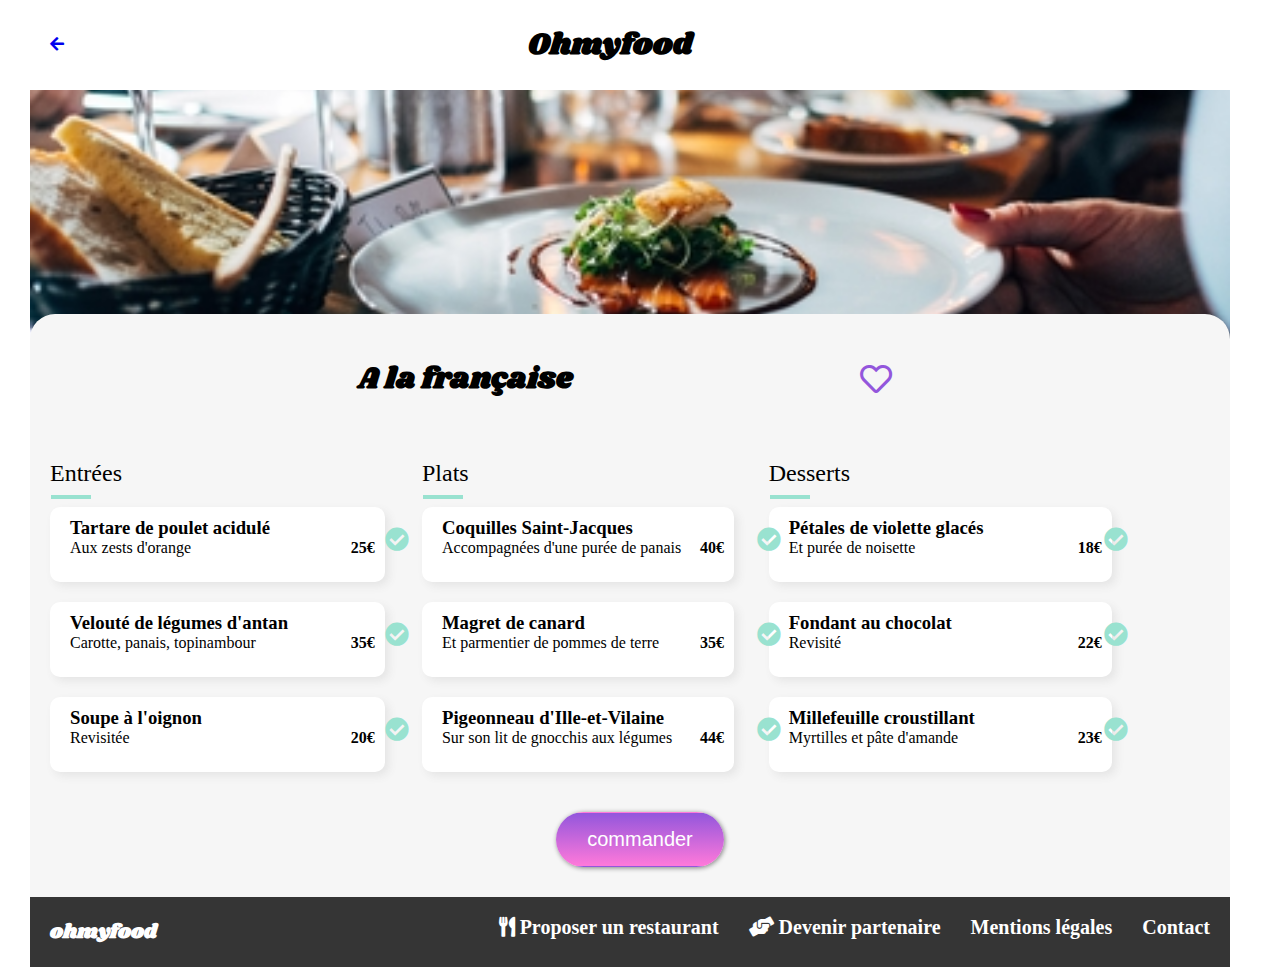
==== pages_menus/a-la-française.html @ 1a5944a1 "initialisation du nouveau dépôt" ====
<!DOCTYPE html>
<html lang="fr">

<head>
    <meta charset="UTF-8">
    <!--encodage et caractères spéciaux-->
    <meta http-equiv="X-UA-Compatible" content="IE=edge">
    <meta name="viewport" content="width=device-width, initial-scale=1.0">
    <meta name="description" content="Commandes votre menu en ligne A la française">

    <link rel="preconnect" href="https://fonts.googleapis.com">
    <!--Identité graphique, Police ROBOTO et police Shrikhand via Google font-->
    <link rel="preconnect" href="https://fonts.gstatic.com" crossorigin>
    <link href="https://fonts.googleapis.com/css2?family=Roboto:wght@500&family=Shrikhand&display=swap"
        rel="stylesheet">

    <!--Communique avec le fichier css-->
    <link rel="stylesheet" href="../styles/style_menus.css" />
    <link rel="stylesheet" href="https://cdnjs.cloudflare.com/ajax/libs/font-awesome/5.13.1/css/all.min.css">

    <style>
        @import url('https://fonts.googleapis.com/css2?family=Roboto:wght@500&display=swap');
    </style>
    <!--Police ROBOTO importée-->
    <title>A la française</title>
    <!--moins de 100 caractères-->
</head>

<body>
    <!--HEADER DE NAVIGATION-->
    <header class="header">
        <div>
            <a href="../index.html">
                <i class="fas fa-arrow-left return"></i>
            </a>
        </div>
        <h1 class="header__logo">Ohmyfood</h1>
    </header>
        <div>
            <img class="header__img" src="../src/images/restaurants/jay-wennington-N_Y88TWmGwA-unsplash_small.jpg"
                alt="Restaurant A la française">
        </div>
   
    <main>
        <header class="header__menu">
            <h1>A la française</h1>
            <div><i class="far fa-heart btn__heart"></i></div>
        </header>

        <section class="menus-desk">
            <ul>
                <h2 class="h2__menus">Entrées</h2>
                <hr class="h2__menus--border">

                <li>
                    <h3 class="h3--menus">Tartare de poulet acidulé</h3>
                    <div class="description">
                        <h4 class="h4--menus">Aux zests d'orange</h4>
                        <span><strong class="price">25€</strong></span>
                    </div>
                    <div>
                        <i class="fas fa-check-circle btn__check" aria-hidden="true">
                        </i>
                    </div>
                </li>
                <li>
                    <h3 class="h3--menus">Velouté de légumes d'antan</h3>
                    <div class="description">
                        <h4 class="h4--menus">Carotte, panais, topinambour</h4>
                        <span><strong class="price">35€</strong></span>
                    </div>
                    <div>
                        <i class="fas fa-check-circle  btn__check" aria-hidden="true">
                        </i>
                    </div>
                </li>
                <li>
                    <h3 class="h3--menus">Soupe à l'oignon</h3>
                    <div class="description">
                        <h4 class="h4--menus">Revisitée</h4>

                        <div><strong class="price">20€</strong></div>
                    </div>
                    <div>
                        <i class="fas fa-check-circle  btn__check" aria-hidden="true">
                        </i>
                    </div>
                </li>
        
            </ul>

            <ul>
                <h2 class="h2__menus">Plats</h2>
                <hr class="h2__menus--border">
                <li>
                    <h3 class="h3--menus">Coquilles Saint-Jacques</h3>
                    <div class="description">
                        <h4 class="h4--menus">Accompagnées d'une purée de panais </h4>
                        <span><strong class="price">40€</strong></span>
                    </div>
                    <div>
                        <i class="fas fa-check-circle btn__check" aria-hidden="true">
                        </i>
                    </div>
                </li>

                <li>
                    <h3 class="h3--menus">Magret de canard</h3>
                    <div class="description">
                        <h4 class="h4--menus">Et parmentier de pommes de terre</h4>
                        <div><strong class="price">35€</strong></div>
                    </div>
                    <div>
                        <i class="fas fa-check-circle  btn__check" aria-hidden="true">
                        </i>
                    </div>
                </li>

                <li>
                    <h3 class="h3--menus">Pigeonneau d'Ille-et-Vilaine</h3>
                    <div class="description">
                        <h4 class="h4--menus">Sur son lit de gnocchis aux légumes</h4>
                        <div><strong class="price">44€</strong></div>
                    </div>
                    <div>
                        <i class="fas fa-check-circle  btn__check" aria-hidden="true">
                        </i>
                    </div>
                </li>
            </ul>

            <ul>
                <h2 class="h2__menus">Desserts</h2>
                <hr class="h2__menus--border">

                <li>
                    <h3 class="h3--menus">Pétales de violette glacés</h3>
                    <div class="description">
                        <h4 class="h4--menus">Et purée de noisette</h4>
                        <div><strong class="price">18€</strong></div>
                    </div>
                    <div>
                        <i class="fas fa-check-circle  btn__check" aria-hidden="true">
                        </i>
                    </div>
                </li>
                <li>
                    <h3 class="h3--menus">Fondant au chocolat</h3>
                    <div class="description">
                        <h4 class="h4--menus">Revisité</h4>
                        <div><strong class="price">22€</strong></div>
                    </div>
                    <div>
                        <i class="fas fa-check-circle  btn__check" aria-hidden="true">
                        </i>
                    </div>
                </li>
                <li>
                    <h3 class="h3--menus">Millefeuille croustillant</h3>
                    <div class="description">
                        <h4 class="h4--menus">Myrtilles et pâte d'amande</h4>
                        <div><strong class="price">23€</strong></div>
                    </div>
                    <div>
                        <i class="fas fa-check-circle  btn__check" aria-hidden="true">
                        </i>
                    </div>
                </li>
            </ul>

        </section>

       
        <section class="call-action">
            <button class="btn__submit" type="submit">commander</button>
        </section>

    </main>

    <footer>
        <h3 class="footer__h3">ohmyfood</h3>
        <div class="footer-flex">
            <h4 class="footer__h4"><i class="fas fa-utensils footer__icon"></i> Proposer un restaurant</h4>
            <h4 class="footer__h4"><i class="fas fa-hands-helping footer__icon"></i> Devenir partenaire</h4>
            <h4 class="footer__h4">Mentions légales</h4>
            <h4 class="footer__h4"><a class="footer__link--white" href="Contact@gmail.com">Contact</a></h4>
        </div>
    </footer>  

</body>
---- styles/style_menus.css ----
@charset "UTF-8";
@font-face {
  font-family: "Roboto", sans-serif, "Shrikhand", cursive;
  src: url("https://fonts.googleapis.com/css2?family=Roboto:wght@500&family=Shrikhand&display=swap");
}
/*BODY*/
* {
  box-sizing: border-box;
}

body {
  width: 100%;
  margin: auto;
  display: block;
}

/*HEADER LOGO*/
header {
  width: 100%;
  height: auto;
  padding: 3px 20px;
  display: inline-flex;
  flex-direction: row;
  align-content: center;
  align-items: center;
}

.header__logo {
  font-family: "shrikhand";
  font-size: 30px;
  font-weight: bold;
  display: flex;
  margin-left: 80px;
}

.return {
  display: flex;
}

/* BANNIERE PHOTO*/
.header__img {
  width: 100%;
  height: auto;
  object-fit: cover;
}

/*MAIN*/
main {
  width: 100%;
  height: auto;
  background-color: #f6f6f6;
  border-radius: 25px 25px 0 0;
  padding-left: 20px;
  padding-top: 20px;
  position: relative;
  transform: translateY(-30px);
}

/*HEADER DE LA SECTION MENU*/
.header__menu {
  display: inline-flex;
  flex-wrap: nowrap;
  justify-content: space-around;
}

h1 {
  font-family: "shrikhand";
  font-size: 28px;
  font-weight: bold;
}

/*BOUTONS */
.btn__submit {
  font-size: 20px;
  font-weight: 500;
  padding: 15px 30px;
  border: 1px solid transparent;
  border-radius: 100px;
  background: linear-gradient(#9356DC, #FF79DA);
  box-shadow: 1px 1px 5px grey;
  color: white;
  cursor: pointer;
  margin-left: 80px;
}

.btn__submit:hover {
  transform: scale(1.15);
}

.btn__heart {
  font-size: xx-large;
  color: #9356DC;
}

.btn__heart--like {
  background-color: #9356DC #FF79DA;
}

/* btn__check à l'essaie*/
.btn__check {
  display: flex;
  justify-content: center;
  align-items: center;
  margin-right: 20px;
  color: #99E2D0;
  font-size: x-large;
  transform: translate(325px, -30px);
  animation: checkin 3s cubic-bezier(0.25, 0.46, 0.45, 0.94) backwards;
  transform: rotate(360deg) 3s;
}

/*CODE AMNISTA*/
.slide-left {
  -webkit-animation: slide-left 0.5s cubic-bezier(0.25, 0.46, 0.45, 0.94) backwards;
  animation: slide-left 0.5s cubic-bezier(0.25, 0.46, 0.45, 0.94) backwards;
}

@-webkit-keyframes checkin {
  0% {
    -webkit-transform: translateX(325px);
    transform: translateX(325px);
  }
  100% {
    -webkit-transform: translateX(-20px);
    transform: translateX(-20px);
  }
  0% {
    -webkit-transform: translateX(325px);
    transform: translateX(325px);
  }
}
/* code à essayer*/
.checkout {
  display: flex;
  position: absolute;
  right: 0;
  bottom: 0;
  width: 15%;
  height: 100%;
  background-color: #99e2d0;
  font-size: xx-large;
  color: #fff;
  transform: translate(700%, -50%);
  transition: transform 0.5s ease-in-out;
}

/* SECTION MENUS */
ul {
  list-style-type: none;
  padding-inline-start: 0;
  margin-bottom: 20px;
}

li {
  width: 90%;
  height: fit-content;
  align-items: center;
  background-color: white;
  box-shadow: 4px 4px 8px #e5e5e5;
  border-radius: 10px;
  cursor: pointer;
  margin-bottom: 20px;
}

.h2__menus {
  font-weight: normal;
  margin-right: 300px;
  margin-block-end: 0;
}

.h2__menus--border {
  border: #99E2D0 solid 2px;
  width: 40px;
  margin-left: 1px;
  padding-left: 10px;
}

.description {
  display: flex;
  justify-content: space-between;
}

.h3--menus {
  font-weight: bold;
  padding-top: 10px;
  margin-block-end: 0px;
  margin-block-start: 0;
  padding-left: 10px;
}

.h4--menus {
  font-weight: normal;
  margin-block-start: 0;
  margin-block-end: 0;
  padding-top: 0px;
  white-space: nowrap;
  padding-left: 10px;
}

.price {
  font-weight: bold;
  display: flex;
  padding-right: 10px;
}

/* MENU ANIMATION*/
.li__defile {
  background-color: white;
  box-shadow: 4px 4px 8px #e5e5e5;
  border-radius: 10px;
  cursor: pointer;
  margin-bottom: 20px;
  animation: defile 1.2s linear both;
}

@keyframes defile {
  0% {
    color: white;
    text-shadow: 0 0 7px white;
  }
  90% {
    color: #484848;
    text-shadow: none;
  }
  100% {
    color: #fff900;
    text-shadow: 0 0 7px #fff900;
  }
}
.li__defile:nth-child(1) {
  animation-delay: 0.1s;
}

.li__defile:nth-child(2) {
  animation-delay: 0.2s;
}

.li__defile:nth-child(3) {
  animation-delay: 0.3s;
}

.li__defile:nth-child(4) {
  animation-delay: 0.4s;
}

.li__defile:nth-child(5) {
  animation-delay: 0.5s;
}

.li__defile:nth-child(6) {
  animation-delay: 0.6s;
}

.li__defile:nth-child(7) {
  animation-delay: 0.7s;
}

.li__defile:nth-child(8) {
  animation-delay: 0.8s;
}

.li__defile:nth-child(9) {
  animation-delay: 0.9s;
}

.li__defile:nth-child(10) {
  animation-delay: 10s;
}

.boucle__animation {
  display: flex;
  cursor: pointer;
  overflow: hidden;
  animation: defile 4s cubic-bezier(0.19, 1, 0.22, 1) backwards fill-mode;
  animation-delay: 0.2s;
}

@keyframes slideright {
  0% {
    translate: 20px;
    opacity: 1;
  }
  50% {
    translate: 0;
    opacity: 0;
  }
  0% {
    translate: 20px;
    opacity: 1;
  }
}
/*CALL TO ACTION*/
.call-action {
  width: 100%;
  height: auto;
  background: #f6f6f6;
  justify-content: center;
  align-items: center;
  padding: 0px 0px;
  padding-bottom: 25px;
  margin-left: 0px;
}

/*FOOTER*/
footer {
  background-color: #353535;
  color: white;
  padding-bottom: 30px;
  padding-left: 15px;
  margin-top: -50px;
}

.footer__link--white {
  text-decoration: none;
  color: white;
}

.footer__h3 {
  font-family: "Shrikhand";
  font-size: 20px;
  padding-top: 30px;
}

.footer__h4 {
  padding-bottom: 0;
}

.footer__icon {
  margin-right: 5px;
}

@media screen and (min-width: 500px) {
  body {
    margin: auto;
  }

  /*HEADER LOGO*/
  header {
    width: 100%;
    height: auto;
    padding: 0px 10px;
    text-align: center;
  }

  .header__logo {
    margin-left: 30%;
  }

  /*HEADER PHOTO*/
  .header__img {
    width: 100%;
    height: 250px;
    object-fit: cover;
  }

  /*MAIN*/
  main {
    width: 100%;
    height: auto;
    background-color: #f6f6f6;
    border-radius: 25px 25px 0 0;
    padding-left: 20px;
    padding-top: 20px;
  }

  /*BOUTONS*/
  .btn__heart {
    font-size: xx-large;
    color: #9356DC;
    margin-right: 30px;
  }

  /* SECTION MENU*/
  .filters-section {
    padding: 0px;
  }

  .filters-ul {
    list-style: none;
    padding-inline-start: 0;
    margin-bottom: 40px;
  }

  .filters__li {
    width: 80%;
    height: 60px;
    background-color: white;
    box-shadow: 4 px 4px 8px #e5e5e5;
    border-radius: 10px;
    cursor: pointer;
    padding-left: 10px;
  }

  /*CALL TO ACTION*/
  .call-action {
    width: 100%;
    height: auto;
    background: #f6f6f6;
    justify-content: center;
    align-items: center;
    padding: 40px 0px;
    padding-bottom: 25px;
  }

  .btn__submit {
    margin-left: 150px;
  }
}
@media screen and (min-width: 700px) {
  /*HEADER PHOTO*/
  .header__img {
    width: 100%;
    height: 200px;
    object-fit: cover;
  }

  /*MAIN*/
  main {
    width: 100%;
    height: auto;
    background-color: #f6f6f6;
    border-radius: 25px 25px 0 0;
    padding-left: 20px;
    padding-top: 20px;
  }

  /*SECTION MENU*/
  .filters-ul {
    list-style: none;
    padding-inline-start: 0;
    margin-bottom: 40px;
  }

  .filters__li {
    width: 300px;
    height: 60px;
    background-color: white;
    box-shadow: 4 px 4px 8px #e5e5e5;
    border-radius: 10px;
    cursor: pointer;
    padding-left: 10px;
  }

  .filter-ul--flex {
    display: flex;
  }

  /*CALL TO ACTION*/
  .call-action {
    width: 100%;
    height: auto;
    background: #f6f6f6;
    justify-content: center;
    align-items: center;
    padding-top: 20px;
    padding-left: 200px;
    padding-bottom: 25px;
  }

  .btn__submit {
    margin-left: 80px;
  }

  /*FOOTER*/
  footer {
    display: flex;
    justify-content: space-between;
    padding-right: 10px;
    padding-bottom: 20px;
    padding-left: 10px;
  }

  .footer-flex {
    display: flex;
    justify-content: space-around;
    margin-top: 0px;
  }

  .footer__h3 {
    font-size: 20px;
    display: flex;
    align-items: center;
    margin-block-start: 0;
    margin-block-end: 0;
  }

  .footer__h4 {
    display: flex;
    align-items: center;
    margin-block-end: 0;
    margin-left: 10px;
  }
}
@media screen and (min-width: 800px) {
  body {
    margin: 0;
    display: block;
  }

  /*HEADER LOGO*/
  header {
    width: 100%;
    height: auto;
    padding: 3px 20px;
    display: inline-flex;
    flex-direction: row;
    align-content: center;
    align-items: center;
  }

  .header__logo {
    font-family: "shrikhand";
    font-size: 30px;
    font-weight: bold;
    display: flex;
    margin-left: 40%;
  }

  .return {
    display: flex;
  }

  /*HEADER PHOTO*/
  .header__img {
    width: 100%;
    height: 250px;
    object-fit: cover;
  }

  /*MAIN*/
  main {
    width: 100%;
    height: auto;
    background-color: #f6f6f6;
    border-radius: 25px 25px 0 0;
    padding-left: 20px;
    padding-top: 20px;
  }

  /*BOUTONS*/
  .btn__heart {
    transform: translate(0px, 0px);
    color: #9356DC;
  }

  /*SECTION MENU*/
  .filter-ul--flex {
    display: flex;
  }

  /*SECTION CALL ACTION*/
  .call-action {
    width: 100%;
    height: auto;
    background: #f6f6f6;
    justify-content: center;
    align-items: center;
    margin-left: 0;
    padding: 40px 0 30px 0;
  }

  .btn__submit {
    margin-left: 300px;
  }

  /*FOOTER*/
  footer {
    display: flex;
    justify-content: space-between;
  }

  .footer__h3 {
    font-size: 24px;
    display: flex;
    align-items: center;
    margin-block-start: 0;
    margin-block-end: 0;
  }

  .footer__h4 {
    display: flex;
    align-items: center;
    margin-block-end: 0;
    margin-block-start: 40px;
  }
}
@media screen and (min-width: 900px) {
  /*MAIN*/
  main {
    width: 100%;
    height: auto;
    background-color: #f6f6f6;
    border-radius: 25px 25px 0 0;
    padding-left: 100px;
    padding-top: 20px;
  }

  .header__menu {
    display: inline-flex;
    justify-content: space-evenly;
  }

  h1 {
    font-family: "shrikhand";
    font-size: 28px;
    font-weight: bold;
  }

  /*HEADER PHOTO*/
  .header__img {
    width: 100%;
    height: 250px;
    object-fit: cover;
  }

  /*BOUTONS*/
  .btn__heart {
    transform: translate(0px, 0px);
    color: #9356DC;
  }

  .ul--down {
    margin-top: 0px;
    margin-left: 0px;
  }

  .btn__submit {
    margin: 0;
  }

  /*SECTION MENU*/
  .filter-ul--flex {
    display: flex;
  }

  .filters-ul {
    list-style: none;
    padding-inline-start: 0;
    margin-bottom: 40px;
  }

  .filters-ul .filters__li {
    width: 300px;
    height: 80px;
    background-color: white;
    box-shadow: 4 px 4px 8px #e5e5e5;
    border-radius: 10px;
    cursor: pointer;
    padding-left: 10px;
  }

  /*SECTION CALL ACTION*/
  .call-action {
    width: 100%;
    height: auto;
    background: #f6f6f6;
    justify-content: center;
    align-items: center;
    margin-left: 0;
    padding-bottom: 30px;
    padding-top: 0px;
    display: flex;
  }

  /*FOOTER*/
  footer {
    display: flex;
    justify-content: space-between;
    margin-top: -30px;
    padding: 20px;
  }

  .footer__h3 {
    font-size: 24px;
    display: flex;
    align-items: center;
    margin-block-start: 0;
    margin-block-end: 0;
    padding-top: 0;
  }

  .footer__h4 {
    display: flex;
    align-items: center;
    font-size: 20px;
    margin-block-end: 0px;
    margin-block-start: 0px;
  }
}
@media screen and (min-width: 1000px) {
  /*MAIN*/
  main {
    width: 100%;
    height: auto;
    background-color: #f6f6f6;
    border-radius: 25px 25px 0 0;
    padding-left: 20px;
    padding-top: 20px;
  }

  .header__menu {
    display: inline-flex;
    justify-content: space-evenly;
  }

  h1 {
    font-family: "shrikhand";
    font-size: 28px;
    font-weight: bold;
  }

  /*HEADER PHOTO*/
  .header__img {
    width: 100%;
    height: 250px;
    object-fit: cover;
  }

  /*BOUTONS*/
  .btn__heart {
    transform: translate(0px, 0px);
    color: #9356DC;
  }

  li {
    width: 80%;
    height: fit-content;
    background-color: white;
    box-shadow: 4 px 4px 8px #e5e5e5;
    border-radius: 10px;
    cursor: pointer;
    padding-left: 0px;
  }

  .menus-desk {
    display: flex;
    justify-content: flex-start;
  }

  /*FOOTER*/
  footer {
    display: flex;
    justify-content: space-between;
    margin-top: -30px;
  }

  .footer__h3 {
    font-size: 20px;
    display: flex;
    align-items: center;
    margin-block-start: 0;
    margin-block-end: 0;
  }
}
@media screen and (min-width: 1200px) {
  body {
    width: 1200px;
    height: auto;
    margin-left: 30px;
    margin-right: 0px;
  }

  /*HEADER PHOTO*/
  .header__img {
    width: 100%;
    height: 250px;
    object-fit: cover;
  }

  /*SECTION MENU*/
  h1 {
    font-size: 30px;
    font-weight: bold;
  }

  li {
    width: 90%;
    height: fit-content;
    background-color: white;
    box-shadow: 4 px 4px 8px #e5e5e5;
    border-radius: 10px;
    cursor: pointer;
    padding-left: 10px;
    margin-right: 2Opx;
    transition: margin-right 2s;
  }

  /*SECTION CALL ACTION*/
  .call-action {
    width: 100%;
    height: auto;
    background: #f6f6f6;
    justify-content: center;
    align-items: center;
    margin-left: 0;
    padding-bottom: 30px;
    display: flex;
  }

  /*FOOTER*/
  .footer-flex {
    display: flex;
    justify-content: space-around;
    margin-top: -50px;
  }

  .footer__h3 {
    font-size: 20px;
    display: flex;
    align-items: center;
    margin-block-start: 0;
    margin-block-end: 0;
  }

  .footer__h4 {
    padding-bottom: 0;
    padding-left: 20px;
    margin-block-end: 0;
    margin-block-start: 40px;
  }
}

/*# sourceMappingURL=style_menus.css.map */
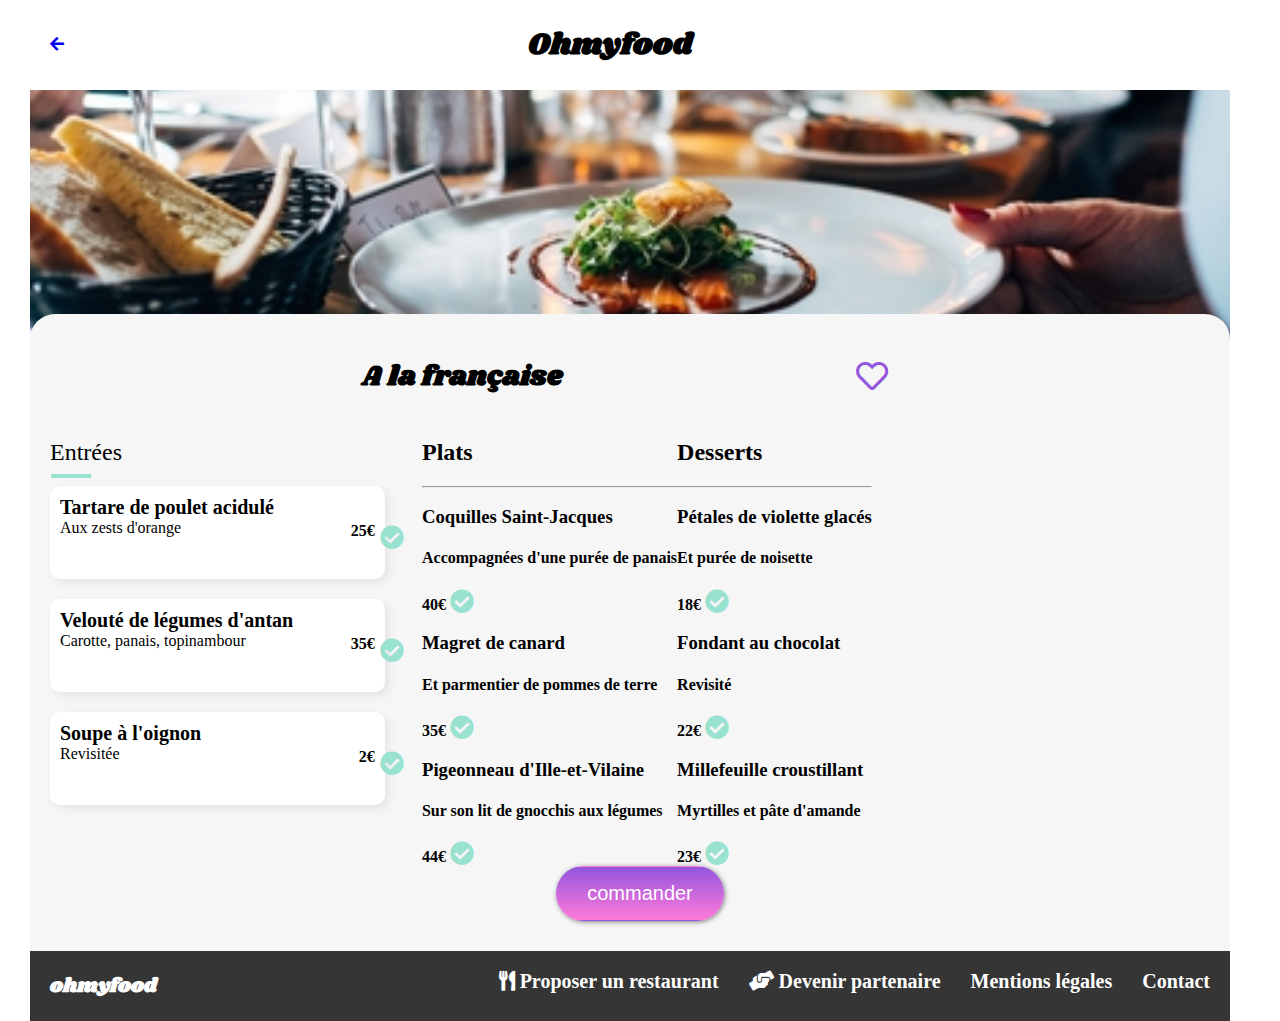
==== commit d1e4c78f: "ajout du loader qui disparait, finalisation sur page d'accueil" ====
--- a/pages_menus/a-la-française.html
+++ b/pages_menus/a-la-française.html
@@ -27,6 +27,8 @@
 </head>
 
 <body>
+    <!-- Loading spinner -->
+
     <!--HEADER DE NAVIGATION-->
     <header class="header">
         <div>
@@ -36,144 +38,133 @@
         </div>
         <h1 class="header__logo">Ohmyfood</h1>
     </header>
-        <div>
-            <img class="header__img" src="../src/images/restaurants/jay-wennington-N_Y88TWmGwA-unsplash_small.jpg"
-                alt="Restaurant A la française">
-        </div>
-   
+    <div>
+        <!--BANNIERE PHOTO-->
+        <img class="header__img" src="../src/images/restaurants/jay-wennington-N_Y88TWmGwA-unsplash_small.jpg"
+            alt="Restaurant A la française">
+    </div>
+
     <main>
         <header class="header__menu">
-            <h1>A la française</h1>
+            <!--Titre du restaurant-->
+            <h1 class="header__menu__titre">A la française</h1>
             <div><i class="far fa-heart btn__heart"></i></div>
         </header>
 
-        <section class="menus-desk">
-            <ul>
-                <h2 class="h2__menus">Entrées</h2>
-                <hr class="h2__menus--border">
+        <div class="menus-desk">
 
-                <li>
-                    <h3 class="h3--menus">Tartare de poulet acidulé</h3>
-                    <div class="description">
-                        <h4 class="h4--menus">Aux zests d'orange</h4>
-                        <span><strong class="price">25€</strong></span>
+            <section class="sub-menu">
+                <h2 class="sub__menu__title">Entrées</h2>
+                <hr class="sub__menu__border">
+
+                <section class="menu__item delay-1">
+                    <div class="menu__item__head">
+                        <h4 class="menu__item__title">Tartare de poulet acidulé</h4>
+                        <p class="menu__item__description">Aux zests d'orange</p>
                     </div>
-                    <div>
-                        <i class="fas fa-check-circle btn__check" aria-hidden="true">
-                        </i>
+                    <div class="menu__item__price">25€ </div>
+                    <div class="menu__item__check slide-left">
+                        <i class="fas fa-check-circle btn__check" aria-hidden="true"></i>
                     </div>
-                </li>
-                <li>
-                    <h3 class="h3--menus">Velouté de légumes d'antan</h3>
-                    <div class="description">
-                        <h4 class="h4--menus">Carotte, panais, topinambour</h4>
-                        <span><strong class="price">35€</strong></span>
+                </section>
+
+                <section class="menu__item delay-2">
+                    <div class="menu__item__head">
+                        <h4 class="menu__item__title">Velouté de légumes d'antan</h4>
+                        <p class="menu__item__description">Carotte, panais, topinambour</p>
                     </div>
-                    <div>
-                        <i class="fas fa-check-circle  btn__check" aria-hidden="true">
-                        </i>
+                    <div class="menu__item__price">35€</div>
+                    <div class="menu__item__check">
+                        <i class="fas fa-check-circle btn__check" aria-hidden="true"></i>
                     </div>
-                </li>
-                <li>
-                    <h3 class="h3--menus">Soupe à l'oignon</h3>
-                    <div class="description">
-                        <h4 class="h4--menus">Revisitée</h4>
+                </section>
 
-                        <div><strong class="price">20€</strong></div>
+                <section class="menu__item delay-3">
+                    <div class="menu__item__head">
+                        <h4 class="menu__item__title">Soupe à l'oignon</h4>
+                        <p class="menu__item__description">Revisitée</p>
                     </div>
-                    <div>
-                        <i class="fas fa-check-circle  btn__check" aria-hidden="true">
-                        </i>
+                    <div class="menu__item__price">2€ </div>
+                    <div class="menu__item__check slide-left">
+                        <i class="fas fa-check-circle btn__check" aria-hidden="true"></i>
                     </div>
-                </li>
-        
-            </ul>
+                </section>
+      
+            </section>
 
-            <ul>
+            <section>
                 <h2 class="h2__menus">Plats</h2>
                 <hr class="h2__menus--border">
-                <li>
+                <article class="assiette">
                     <h3 class="h3--menus">Coquilles Saint-Jacques</h3>
                     <div class="description">
                         <h4 class="h4--menus">Accompagnées d'une purée de panais </h4>
                         <span><strong class="price">40€</strong></span>
-                    </div>
-                    <div>
                         <i class="fas fa-check-circle btn__check" aria-hidden="true">
                         </i>
                     </div>
-                </li>
+                </article>
 
-                <li>
+                <article class="assiette">
                     <h3 class="h3--menus">Magret de canard</h3>
                     <div class="description">
                         <h4 class="h4--menus">Et parmentier de pommes de terre</h4>
-                        <div><strong class="price">35€</strong></div>
-                    </div>
-                    <div>
+                        <span><strong class="price">35€</strong></span>
                         <i class="fas fa-check-circle  btn__check" aria-hidden="true">
                         </i>
                     </div>
-                </li>
+                </article>
 
-                <li>
+                <article class="assiette">
                     <h3 class="h3--menus">Pigeonneau d'Ille-et-Vilaine</h3>
                     <div class="description">
                         <h4 class="h4--menus">Sur son lit de gnocchis aux légumes</h4>
-                        <div><strong class="price">44€</strong></div>
-                    </div>
-                    <div>
+                        <span><strong class="price">44€</strong></span>
                         <i class="fas fa-check-circle  btn__check" aria-hidden="true">
                         </i>
                     </div>
-                </li>
-            </ul>
+                </article>
+            </section>
 
-            <ul>
+            <section>
                 <h2 class="h2__menus">Desserts</h2>
                 <hr class="h2__menus--border">
 
-                <li>
+                <article class="assiette">
                     <h3 class="h3--menus">Pétales de violette glacés</h3>
                     <div class="description">
                         <h4 class="h4--menus">Et purée de noisette</h4>
-                        <div><strong class="price">18€</strong></div>
-                    </div>
-                    <div>
+                        <span><strong class="price">18€</strong></span>
                         <i class="fas fa-check-circle  btn__check" aria-hidden="true">
                         </i>
                     </div>
-                </li>
-                <li>
+                </article>
+                <article class="assiette">
                     <h3 class="h3--menus">Fondant au chocolat</h3>
                     <div class="description">
                         <h4 class="h4--menus">Revisité</h4>
-                        <div><strong class="price">22€</strong></div>
-                    </div>
-                    <div>
+                        <span><strong class="price">22€</strong></span>
                         <i class="fas fa-check-circle  btn__check" aria-hidden="true">
                         </i>
                     </div>
-                </li>
-                <li>
+                </article>
+                <article class="assiette">
                     <h3 class="h3--menus">Millefeuille croustillant</h3>
                     <div class="description">
                         <h4 class="h4--menus">Myrtilles et pâte d'amande</h4>
-                        <div><strong class="price">23€</strong></div>
-                    </div>
-                    <div>
+                        <span><strong class="price">23€</strong></span>
                         <i class="fas fa-check-circle  btn__check" aria-hidden="true">
                         </i>
                     </div>
-                </li>
-            </ul>
+                </article>
+            </section>
 
-        </section>
+        </div>
 
-       
-        <section class="call-action">
+
+        <div class="call-action">
             <button class="btn__submit" type="submit">commander</button>
-        </section>
+        </div>
 
     </main>
 
@@ -185,6 +176,6 @@
             <h4 class="footer__h4">Mentions légales</h4>
             <h4 class="footer__h4"><a class="footer__link--white" href="Contact@gmail.com">Contact</a></h4>
         </div>
-    </footer>  
+    </footer>
 
 </body>--- a/styles/style_menus.css
+++ b/styles/style_menus.css
@@ -1,4 +1,3 @@
-@charset "UTF-8";
 @font-face {
   font-family: "Roboto", sans-serif, "Shrikhand", cursive;
   src: url("https://fonts.googleapis.com/css2?family=Roboto:wght@500&family=Shrikhand&display=swap");
@@ -10,7 +9,7 @@
 
 body {
   width: 100%;
-  margin: auto;
+  margin: 0;
   display: block;
 }
 
@@ -60,10 +59,10 @@
 .header__menu {
   display: inline-flex;
   flex-wrap: nowrap;
-  justify-content: space-around;
-}
-
-h1 {
+  justify-content: space-evenly;
+}
+
+.header__menu__titre {
   font-family: "shrikhand";
   font-size: 28px;
   font-weight: bold;
@@ -96,62 +95,58 @@
   background-color: #9356DC #FF79DA;
 }
 
-/* btn__check à l'essaie*/
+/* btn__check */
 .btn__check {
   display: flex;
   justify-content: center;
   align-items: center;
-  margin-right: 20px;
   color: #99E2D0;
   font-size: x-large;
-  transform: translate(325px, -30px);
-  animation: checkin 3s cubic-bezier(0.25, 0.46, 0.45, 0.94) backwards;
-  transform: rotate(360deg) 3s;
-}
-
-/*CODE AMNISTA*/
+}
+
+.btn__check:hover {
+  transform: rotate(360deg);
+  animation: checkin 2s cubic-bezier(0.25, 0.46, 0.45, 0.94) backwards;
+}
+
+/*CODE*/
 .slide-left {
-  -webkit-animation: slide-left 0.5s cubic-bezier(0.25, 0.46, 0.45, 0.94) backwards;
   animation: slide-left 0.5s cubic-bezier(0.25, 0.46, 0.45, 0.94) backwards;
 }
 
-@-webkit-keyframes checkin {
+@keyframes checkin {
   0% {
-    -webkit-transform: translateX(325px);
-    transform: translateX(325px);
+    transform: translate(320px);
+    opacity: 0;
   }
   100% {
-    -webkit-transform: translateX(-20px);
-    transform: translateX(-20px);
+    transform: translateX(280px);
+    margin-left: 50px;
+    opacity: 1;
   }
   0% {
-    -webkit-transform: translateX(325px);
-    transform: translateX(325px);
-  }
-}
-/* code à essayer*/
-.checkout {
-  display: flex;
-  position: absolute;
-  right: 0;
-  bottom: 0;
-  width: 15%;
-  height: 100%;
-  background-color: #99e2d0;
-  font-size: xx-large;
-  color: #fff;
-  transform: translate(700%, -50%);
-  transition: transform 0.5s ease-in-out;
-}
-
+    transform: translateX(320px);
+    visibility: hidden;
+    opacity: 0;
+  }
+}
 /* SECTION MENUS */
-ul {
-  list-style-type: none;
+/*new code html*/
+.sub-menu .sub__menu__title {
+  font-weight: normal;
+  margin-right: 300px;
+  margin-block-end: 0;
   padding-inline-start: 0;
-  margin-bottom: 20px;
-}
-
-li {
+}
+
+.sub__menu__border {
+  border: #99E2D0 solid 2px;
+  width: 40px;
+  margin-left: 1px;
+  padding-left: 10px;
+}
+
+.menu__item {
   width: 90%;
   height: fit-content;
   align-items: center;
@@ -159,136 +154,147 @@
   box-shadow: 4px 4px 8px #e5e5e5;
   border-radius: 10px;
   cursor: pointer;
+  padding: 0 10px;
   margin-bottom: 20px;
 }
 
-.h2__menus {
-  font-weight: normal;
-  margin-right: 300px;
+.menu__item__head .menu__item__title {
+  font-weight: bold;
+  font-size: 20px;
   margin-block-end: 0;
-}
-
-.h2__menus--border {
-  border: #99E2D0 solid 2px;
-  width: 40px;
-  margin-left: 1px;
-  padding-left: 10px;
-}
-
-.description {
-  display: flex;
-  justify-content: space-between;
-}
-
-.h3--menus {
-  font-weight: bold;
+  margin-block-start: 0;
   padding-top: 10px;
-  margin-block-end: 0px;
-  margin-block-start: 0;
-  padding-left: 10px;
-}
-
-.h4--menus {
-  font-weight: normal;
+}
+
+.menu__item__description {
+  font-size: 16px;
   margin-block-start: 0;
   margin-block-end: 0;
   padding-top: 0px;
   white-space: nowrap;
-  padding-left: 10px;
-}
-
-.price {
+}
+
+.menu__item__price {
   font-weight: bold;
   display: flex;
-  padding-right: 10px;
+  flex-direction: row;
+  justify-content: flex-end;
+  transform: translate(0px, -15px);
+}
+
+.menu__item__check {
+  display: flex;
+  transform: translate(320px, -30px);
+  animation: checkin 2s cubic-bezier(0.25, 0.46, 0.45, 0.94) backwards;
+}
+
+/*A REVOIR*/
+.btn__confirm {
+  display: flex;
+  justify-content: center;
+  align-items: center;
+  color: white;
+  background-color: #99E2D0;
+  font-size: x-large;
+  transform: translate(45px, -15px);
+  transform: rotate(360deg);
+  opacity: 1;
+  animation: checkin 2s cubic-bezier(0.25, 0.46, 0.45, 0.94) backwards;
 }
 
 /* MENU ANIMATION*/
-.li__defile {
-  background-color: white;
-  box-shadow: 4px 4px 8px #e5e5e5;
-  border-radius: 10px;
-  cursor: pointer;
-  margin-bottom: 20px;
-  animation: defile 1.2s linear both;
-}
-
-@keyframes defile {
+.delay-1 {
+  animation: slide-down;
+  animation-duration: 0.2s;
+  animation-timing-function: cubic-bezier(0.25, 0.46, 0.45, 0.94);
+  animation-delay: 0;
+  animation-fill-mode: both;
+}
+
+.delay-2 {
+  animation: slide-down;
+  animation-duration: 0.4s;
+  animation-timing-function: cubic-bezier(0.25, 0.46, 0.45, 0.94);
+  animation-delay: 0;
+  animation-fill-mode: both;
+}
+
+.delay-3 {
+  animation: slide-down;
+  animation-duration: 0.6s;
+  animation-timing-function: cubic-bezier(0.25, 0.46, 0.45, 0.94);
+  animation-delay: 0;
+  animation-fill-mode: both;
+}
+
+.delay-4 {
+  animation: slide-down;
+  animation-duration: 0.8s;
+  animation-timing-function: cubic-bezier(0.25, 0.46, 0.45, 0.94);
+  animation-delay: 0.4s;
+  animation-fill-mode: both;
+}
+
+.delay-5 {
+  animation-delay: 0.5s;
+}
+
+.delay-6 {
+  animation-delay: 0.6s;
+}
+
+.delay-7 {
+  animation-delay: 0.7s;
+}
+
+.delay-8 {
+  animation-delay: 0.8s;
+}
+
+.delay-9 {
+  animation-delay: 0.9s;
+}
+
+.delay-10 {
+  animation-delay: 10s;
+}
+
+/*ANIMATION APPARITION BY SLIDE DOWN*/
+.slide-down {
+  animation: slide-down 0.5 cubic-bezier(0.25, 0.46, 0.45, 0.94) both;
+}
+
+/*slide down*/
+@keyframes slide-down {
   0% {
-    color: white;
-    text-shadow: 0 0 7px white;
-  }
-  90% {
-    color: #484848;
-    text-shadow: none;
+    transform: translateY(-100px);
+    opacity: 0;
   }
   100% {
-    color: #fff900;
-    text-shadow: 0 0 7px #fff900;
-  }
-}
-.li__defile:nth-child(1) {
-  animation-delay: 0.1s;
-}
-
-.li__defile:nth-child(2) {
-  animation-delay: 0.2s;
-}
-
-.li__defile:nth-child(3) {
-  animation-delay: 0.3s;
-}
-
-.li__defile:nth-child(4) {
-  animation-delay: 0.4s;
-}
-
-.li__defile:nth-child(5) {
-  animation-delay: 0.5s;
-}
-
-.li__defile:nth-child(6) {
-  animation-delay: 0.6s;
-}
-
-.li__defile:nth-child(7) {
-  animation-delay: 0.7s;
-}
-
-.li__defile:nth-child(8) {
-  animation-delay: 0.8s;
-}
-
-.li__defile:nth-child(9) {
-  animation-delay: 0.9s;
-}
-
-.li__defile:nth-child(10) {
-  animation-delay: 10s;
-}
-
-.boucle__animation {
-  display: flex;
-  cursor: pointer;
-  overflow: hidden;
-  animation: defile 4s cubic-bezier(0.19, 1, 0.22, 1) backwards fill-mode;
-  animation-delay: 0.2s;
-}
-
-@keyframes slideright {
+    transform: translateY(0px);
+    opacity: 1;
+  }
+}
+/*ANIMATION APPARITION BY SCALE*/
+@keyframes apparition {
   0% {
-    translate: 20px;
-    opacity: 1;
-  }
-  50% {
-    translate: 0;
-    opacity: 0;
-  }
-  0% {
-    translate: 20px;
-    opacity: 1;
-  }
-}
+    transform: scale(0.1);
+  }
+  100% {
+    transform: scale(1);
+  }
+}
+.animation {
+  animation-name: apparition;
+  animation-duration: 0.4s;
+  animation-timing-function: ease;
+  animation-delay: 0s;
+  animation-iteration-count: 1;
+  animation-direction: normal;
+  animation-fill-mode: none;
+  animation-play-state: running;
+}
+
 /*CALL TO ACTION*/
 .call-action {
   width: 100%;
@@ -629,13 +635,9 @@
   }
 
   /*SECTION MENU*/
-  .filter-ul--flex {
-    display: flex;
-  }
-
   .filters-ul {
     list-style: none;
-    padding-inline-start: 0;
+    padding-inline-start: 20px;
     margin-bottom: 40px;
   }
 
@@ -687,7 +689,7 @@
     margin-block-start: 0px;
   }
 }
-@media screen and (min-width: 1000px) {
+@media screen and (min-width: 1100px) {
   /*MAIN*/
   main {
     width: 100%;
@@ -722,8 +724,15 @@
     color: #9356DC;
   }
 
+  /* SECTION MENUS*/
+  ul {
+    list-style-type: none;
+    padding-inline-start: 10px;
+    margin-bottom: 20px;
+  }
+
   li {
-    width: 80%;
+    width: 90%;
     height: fit-content;
     background-color: white;
     box-shadow: 4 px 4px 8px #e5e5e5;
@@ -771,6 +780,12 @@
   h1 {
     font-size: 30px;
     font-weight: bold;
+  }
+
+  ul {
+    list-style-type: none;
+    padding-inline-start: 20px;
+    margin-bottom: 20px;
   }
 
   li {
@@ -785,7 +800,7 @@
     transition: margin-right 2s;
   }
 
-  /*SECTION CALL ACTION*/
+  /*SECTION CALL TO ACTION*/
   .call-action {
     width: 100%;
     height: auto;
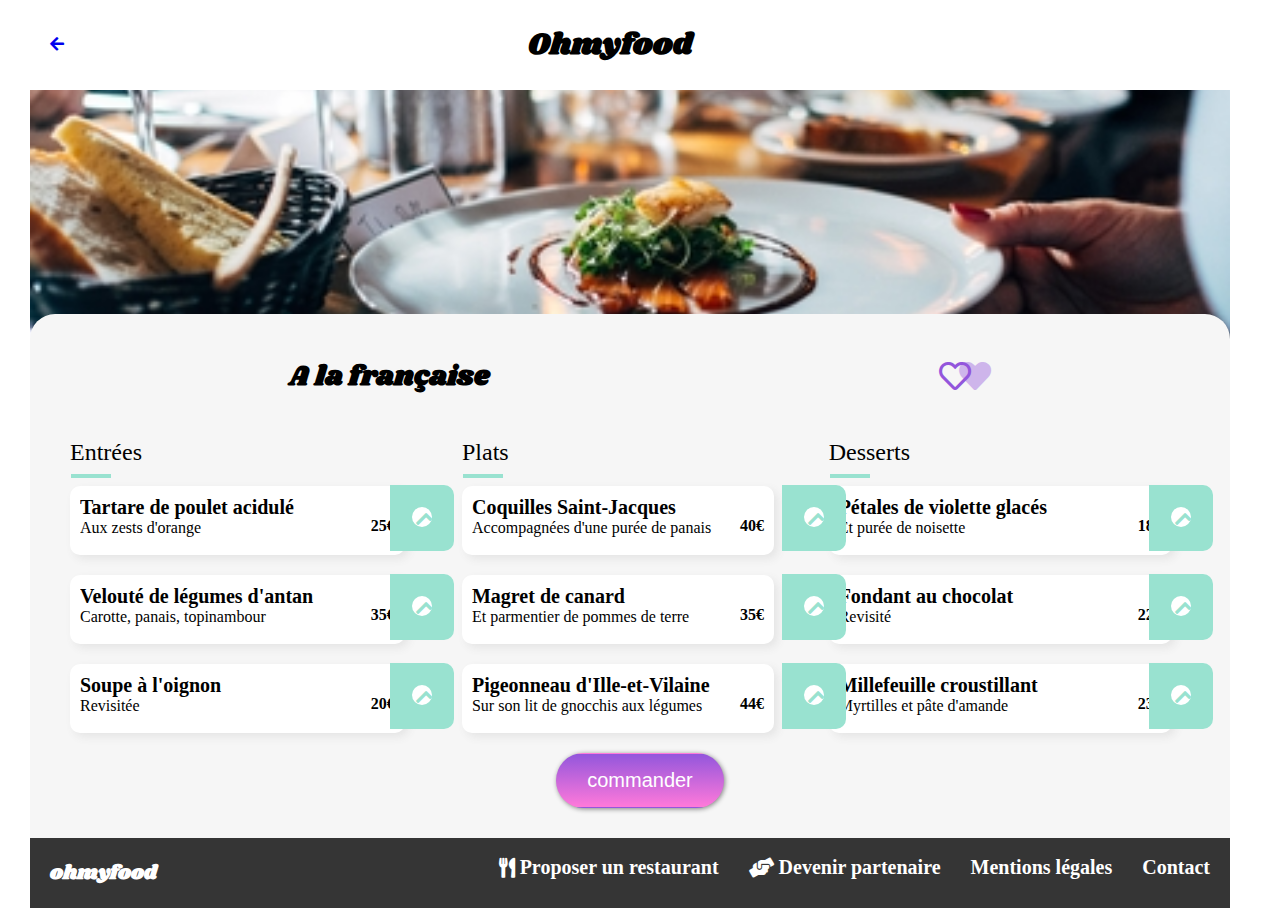
==== commit fe99eb0d: "bouton Like" ====
--- a/pages_menus/a-la-française.html
+++ b/pages_menus/a-la-française.html
@@ -6,7 +6,7 @@
     <!--encodage et caractères spéciaux-->
     <meta http-equiv="X-UA-Compatible" content="IE=edge">
     <meta name="viewport" content="width=device-width, initial-scale=1.0">
-    <meta name="description" content="Commandes votre menu en ligne A la française">
+    <meta name="description" content="Commandez votre menu en ligne A la française">
 
     <link rel="preconnect" href="https://fonts.googleapis.com">
     <!--Identité graphique, Police ROBOTO et police Shrikhand via Google font-->
@@ -48,7 +48,10 @@
         <header class="header__menu">
             <!--Titre du restaurant-->
             <h1 class="header__menu__titre">A la française</h1>
+            
             <div><i class="far fa-heart btn__heart"></i></div>
+            <div><i class="fas fa-heart btn__like"></i></div>
+        
         </header>
 
         <div class="menus-desk">
@@ -57,14 +60,15 @@
                 <h2 class="sub__menu__title">Entrées</h2>
                 <hr class="sub__menu__border">
 
-                <section class="menu__item delay-1">
+                <section class="menu__item delay-1 ">
                     <div class="menu__item__head">
                         <h4 class="menu__item__title">Tartare de poulet acidulé</h4>
                         <p class="menu__item__description">Aux zests d'orange</p>
                     </div>
-                    <div class="menu__item__price">25€ </div>
-                    <div class="menu__item__check slide-left">
-                        <i class="fas fa-check-circle btn__check" aria-hidden="true"></i>
+                    <div class="menu__item__price">25€</div>
+                    <div class="menu__item__check">
+
+                        <i class="fas fa-check btn__check icon__check"></i>
                     </div>
                 </section>
 
@@ -75,7 +79,7 @@
                     </div>
                     <div class="menu__item__price">35€</div>
                     <div class="menu__item__check">
-                        <i class="fas fa-check-circle btn__check" aria-hidden="true"></i>
+                        <i class="fas fa-check btn__check icon__check" aria-hidden="true"></i>
                     </div>
                 </section>
 
@@ -84,79 +88,90 @@
                         <h4 class="menu__item__title">Soupe à l'oignon</h4>
                         <p class="menu__item__description">Revisitée</p>
                     </div>
-                    <div class="menu__item__price">2€ </div>
-                    <div class="menu__item__check slide-left">
-                        <i class="fas fa-check-circle btn__check" aria-hidden="true"></i>
+                    <div class="menu__item__price">20€ </div>
+                    <div class="menu__item__check">
+                        <i class="fas fa-check btn__check icon__check" aria-hidden="true"></i>
                     </div>
                 </section>
-      
+
             </section>
 
-            <section>
-                <h2 class="h2__menus">Plats</h2>
-                <hr class="h2__menus--border">
-                <article class="assiette">
-                    <h3 class="h3--menus">Coquilles Saint-Jacques</h3>
-                    <div class="description">
-                        <h4 class="h4--menus">Accompagnées d'une purée de panais </h4>
-                        <span><strong class="price">40€</strong></span>
-                        <i class="fas fa-check-circle btn__check" aria-hidden="true">
-                        </i>
+            <section class="sub-menu">
+                <h2 class="sub__menu__title">Plats</h2>
+                <hr class="sub__menu__border">
+
+                <section class="menu__item delay-1">
+                    <div class="menu__item__head">
+                        <h4 class="menu__item__title">Coquilles Saint-Jacques</h4>
+                        <p class="menu__item__description">Accompagnées d'une purée de panais</p>
                     </div>
-                </article>
+                    <div class="menu__item__price">40€ </div>
+                    <div class="menu__item__check">
+                        <i class="fas fa-check btn__check icon__check" aria-hidden="true"></i>
+                    </div>
+                </section>
 
-                <article class="assiette">
-                    <h3 class="h3--menus">Magret de canard</h3>
-                    <div class="description">
-                        <h4 class="h4--menus">Et parmentier de pommes de terre</h4>
-                        <span><strong class="price">35€</strong></span>
-                        <i class="fas fa-check-circle  btn__check" aria-hidden="true">
-                        </i>
+                <section class="menu__item delay-2">
+                    <div class="menu__item__head">
+                        <h4 class="menu__item__title">Magret de canard</h4>
+                        <p class="menu__item__description">Et parmentier de pommes de terre</p>
                     </div>
-                </article>
+                    <div class="menu__item__price">35€</div>
+                    <div class="menu__item__check">
+                        <i class="fas fa-check btn__check icon__check" aria-hidden="true"></i>
+                    </div>
+                </section>
 
-                <article class="assiette">
-                    <h3 class="h3--menus">Pigeonneau d'Ille-et-Vilaine</h3>
-                    <div class="description">
-                        <h4 class="h4--menus">Sur son lit de gnocchis aux légumes</h4>
-                        <span><strong class="price">44€</strong></span>
-                        <i class="fas fa-check-circle  btn__check" aria-hidden="true">
-                        </i>
+                <section class="menu__item delay-3">
+                    <div class="menu__item__head">
+                        <h4 class="menu__item__title">Pigeonneau d'Ille-et-Vilaine</h4>
+                        <p class="menu__item__description">Sur son lit de gnocchis aux légumes</p>
                     </div>
-                </article>
+                    <div class="menu__item__price">44€ </div>
+                    <div class="menu__item__check">
+                        <i class="fa fa-check btn__check icon__check" aria-hidden="true"></i>
+                    </div>
+                </section>
+
             </section>
 
-            <section>
-                <h2 class="h2__menus">Desserts</h2>
-                <hr class="h2__menus--border">
+            <section class="sub-menu">
+                <h2 class="sub__menu__title">Desserts</h2>
+                <hr class="sub__menu__border">
 
-                <article class="assiette">
-                    <h3 class="h3--menus">Pétales de violette glacés</h3>
-                    <div class="description">
-                        <h4 class="h4--menus">Et purée de noisette</h4>
-                        <span><strong class="price">18€</strong></span>
-                        <i class="fas fa-check-circle  btn__check" aria-hidden="true">
-                        </i>
+                <section class="menu__item delay-1">
+                    <div class="menu__item__head">
+                        <h4 class="menu__item__title">Pétales de violette glacés</h4>
+                        <p class="menu__item__description">Et purée de noisette</p>
                     </div>
-                </article>
-                <article class="assiette">
-                    <h3 class="h3--menus">Fondant au chocolat</h3>
-                    <div class="description">
-                        <h4 class="h4--menus">Revisité</h4>
-                        <span><strong class="price">22€</strong></span>
-                        <i class="fas fa-check-circle  btn__check" aria-hidden="true">
-                        </i>
+                    <div class="menu__item__price">18€ </div>
+                    <div class="menu__item__check">
+                        <i class="fas fa-check btn__check icon__check" aria-hidden="true"></i>
                     </div>
-                </article>
-                <article class="assiette">
-                    <h3 class="h3--menus">Millefeuille croustillant</h3>
-                    <div class="description">
-                        <h4 class="h4--menus">Myrtilles et pâte d'amande</h4>
-                        <span><strong class="price">23€</strong></span>
-                        <i class="fas fa-check-circle  btn__check" aria-hidden="true">
-                        </i>
+                </section>
+
+                <section class="menu__item delay-2">
+                    <div class="menu__item__head">
+                        <h4 class="menu__item__title">Fondant au chocolat</h4>
+                        <p class="menu__item__description">Revisité</p>
                     </div>
-                </article>
+                    <div class="menu__item__price">22€</div>
+                    <div class="menu__item__check">
+                        <i class="fas fa-check btn__check icon__check" aria-hidden="true"></i>
+                    </div>
+                </section>
+
+                <section class="menu__item delay-3">
+                    <div class="menu__item__head">
+                        <h4 class="menu__item__title">Millefeuille croustillant</h4>
+                        <p class="menu__item__description">Myrtilles et pâte d'amande</p>
+                    </div>
+                    <div class="menu__item__price">23€ </div>
+                    <div class="menu__item__check">
+                        <i class="fas fa-check btn__check icon__check" aria-hidden="true"></i>
+                    </div>
+                </section>
+
             </section>
 
         </div>
--- a/styles/style_menus.css
+++ b/styles/style_menus.css
@@ -1,7 +1,9 @@
+@charset "UTF-8";
 @font-face {
   font-family: "Roboto", sans-serif, "Shrikhand", cursive;
   src: url("https://fonts.googleapis.com/css2?family=Roboto:wght@500&family=Shrikhand&display=swap");
 }
+/*MOBILE-FIRST : structure la + simple, qui comporte le - de règles*/
 /*BODY*/
 * {
   box-sizing: border-box;
@@ -13,7 +15,76 @@
   display: block;
 }
 
-/*HEADER LOGO*/
+/*GENERALITES*/
+/* VARIABLES */
+/*ANIMATIONS*/
+/*ANIMATION APPARITION BY SCALE pour btn Like*/
+.likin {
+  animation-name: likin;
+  animation-duration: 1s;
+  animation-timing-function: ease;
+  animation-delay: 0s;
+  animation-direction: normal;
+  animation-fill-mode: both;
+}
+
+/* pour le btn LIKE*/
+@keyframes likin {
+  0% {
+    transform: scale(0.1);
+  }
+  100% {
+    transform: scale(1);
+  }
+}
+/*ANIMATION APPARITION BY SLIDE DOWN*/
+.slide-down {
+  animation: slide-down 0.5 cubic-bezier(0.25, 0.46, 0.45, 0.94) both;
+}
+
+/*slide down pour le défilement des menus*/
+@keyframes slide-down {
+  0% {
+    transform: translateY(-100px);
+    opacity: 0;
+  }
+  100% {
+    transform: translateY(0px);
+    opacity: 1;
+  }
+}
+/*ANIMATION BY SLIDE (LEFT) */
+.slide-check {
+  animation-name: slide-check;
+  animation-duration: 0.3s;
+  animation-delay: 0;
+  animation-timing-function: ease-out;
+  animation-fill-mode: both;
+}
+
+/*pour la confirmation du menu*/
+@keyframes slide-check {
+  0% {
+    transform: translateX(310px) translateY(-70px);
+  }
+  100% {
+    transform: translateX(245px) translateY(-70px);
+  }
+  0% {
+    transform: translateX(310px) translateY(-70px);
+  }
+}
+/*ANIMATION ZOOMER EN GRAND*/
+/*btn-submit*/
+@keyframes zoombig {
+  0% {
+    transform: scale(1);
+  }
+  100% {
+    transform: scale(1.2);
+  }
+}
+/*HEADER ET LOGO*/
 header {
   width: 100%;
   height: auto;
@@ -47,7 +118,7 @@
 main {
   width: 100%;
   height: auto;
-  background-color: #f6f6f6;
+  background-color: #F6F6F6;
   border-radius: 25px 25px 0 0;
   padding-left: 20px;
   padding-top: 20px;
@@ -59,13 +130,213 @@
 .header__menu {
   display: inline-flex;
   flex-wrap: nowrap;
+  white-space: nowrap;
   justify-content: space-evenly;
 }
-
 .header__menu__titre {
   font-family: "shrikhand";
   font-size: 28px;
   font-weight: bold;
+}
+
+/*BOUTON LIKE mobile-first*/
+.btn__heart {
+  font-size: xx-large;
+  color: #9356DC;
+  position: relative;
+  transform: translate(30px, -1px);
+}
+.btn__heart:hover {
+  color: #F6F6F6;
+}
+
+.btn__like {
+  font-size: xx-large;
+  color: #9356DC;
+  opacity: 0.4;
+  cursor: pointer;
+}
+.btn__like:hover {
+  color: #9356DC;
+  opacity: 0.7;
+  animation: likin 1s ease 0s normal both;
+}
+
+/* SECTION MENUS */
+.sub-menu .sub__menu__title {
+  /*les Entrées, Plats, Desserts*/
+  font-weight: normal;
+  margin-right: 300px;
+  margin-block-end: 0;
+  padding-inline-start: 0;
+}
+
+.sub__menu__border {
+  border: #99E2D0 solid 2px;
+  width: 40px;
+  margin-left: 1px;
+  padding-left: 10px;
+}
+
+/* sous-section de chaque section sub-menu. Apparition by slide-down*/
+.menu__item {
+  width: 90%;
+  height: fit-content;
+  align-items: center;
+  background-color: white;
+  padding: 0 10px;
+  margin-bottom: 20px;
+  box-shadow: 4px 4px 8px #e5e5e5;
+  border-radius: 10px;
+  cursor: pointer;
+  margin-right: 20px;
+}
+.menu__item__head {
+  white-space: nowrap;
+  text-overflow: ellipsis;
+  overflow: hidden;
+  display: flex;
+  flex-direction: column;
+}
+.menu__item__title {
+  font-weight: bold;
+  font-size: 20px;
+  margin-block-end: 0;
+  margin-block-start: 0;
+  padding-top: 10px;
+  white-space: nowrap;
+  text-overflow: ellipsis;
+  overflow: hidden;
+}
+.menu__item__description {
+  font-size: 16px;
+  margin-block-start: 0;
+  margin-block-end: 0;
+  padding-top: 0px;
+  white-space: nowrap;
+  text-overflow: ellipsis;
+  overflow: hidden;
+  overflow-x: hidden;
+}
+.menu__item__price {
+  font-weight: bold;
+  display: flex;
+  flex-direction: row;
+  justify-content: flex-end;
+  transform: translate(0px, -20px);
+}
+.menu__item__price:hover {
+  margin-right: 60px;
+  transition: margin-right 0.1s;
+}
+.menu__item__check {
+  background-color: #99E2D0;
+  display: flex;
+  justify-content: center;
+  align-items: center;
+  position: absolute;
+  transform: translate(310px, -70px);
+  border: solid 2px #99E2D0;
+  border-bottom: solid 4px #99E2D0;
+  border-radius: 0 10px 10px 0;
+  margin-left: 0px;
+}
+.menu__item:hover .menu__item__check {
+  animation-name: slide-check;
+  animation-duration: 0.3s;
+  animation-delay: 0;
+  animation-timing-function: ease-out;
+  animation-fill-mode: both;
+}
+
+.btn__check {
+  display: flex;
+  justify-content: center;
+  align-items: center;
+  background-color: white;
+  width: 20px;
+  height: 20px;
+  border-radius: 20px;
+  transform: rotate(180deg);
+  margin: 20px 20px;
+}
+.btn__check:hover {
+  transform: rotate(0deg);
+  transition-duration: 0.3s;
+}
+
+.icon__check {
+  color: #99E2D0;
+}
+
+/*Défilement des menu__item*/
+.delay-1 {
+  animation: slide-down;
+  animation-duration: 0.2s;
+  animation-timing-function: cubic-bezier(0.25, 0.46, 0.45, 0.94);
+  animation-delay: 0;
+  animation-fill-mode: both;
+}
+
+.delay-2 {
+  animation: slide-down;
+  animation-duration: 0.4s;
+  animation-timing-function: cubic-bezier(0.25, 0.46, 0.45, 0.94);
+  animation-delay: 0;
+  animation-fill-mode: both;
+}
+
+.delay-3 {
+  animation: slide-down;
+  animation-duration: 0.6s;
+  animation-timing-function: cubic-bezier(0.25, 0.46, 0.45, 0.94);
+  animation-delay: 0;
+  animation-fill-mode: both;
+}
+
+.delay-4 {
+  animation: slide-down;
+  animation-duration: 0.8s;
+  animation-timing-function: cubic-bezier(0.25, 0.46, 0.45, 0.94);
+  animation-delay: 0;
+  animation-fill-mode: both;
+}
+
+/* A supp*/
+.delay-5 {
+  animation-delay: 0.5s;
+}
+
+.delay-6 {
+  animation-delay: 0.6s;
+}
+
+.delay-7 {
+  animation-delay: 0.7s;
+}
+
+.delay-8 {
+  animation-delay: 0.8s;
+}
+
+.delay-9 {
+  animation-delay: 0.9s;
+}
+
+.delay-10 {
+  animation-delay: 10s;
+}
+
+/*CALL TO ACTION*/
+.call-action {
+  width: 100%;
+  height: auto;
+  background: #F6F6F6;
+  justify-content: center;
+  align-items: center;
+  padding: 0px 0px;
+  padding-bottom: 25px;
+  margin-left: 0px;
 }
 
 /*BOUTONS */
@@ -75,217 +346,18 @@
   padding: 15px 30px;
   border: 1px solid transparent;
   border-radius: 100px;
-  background: linear-gradient(#9356DC, #FF79DA);
+  background-image: linear-gradient(#9356DC, #FF79DA);
   box-shadow: 1px 1px 5px grey;
   color: white;
   cursor: pointer;
   margin-left: 80px;
 }
-
 .btn__submit:hover {
-  transform: scale(1.15);
-}
-
-.btn__heart {
-  font-size: xx-large;
-  color: #9356DC;
-}
-
-.btn__heart--like {
-  background-color: #9356DC #FF79DA;
-}
-
-/* btn__check */
-.btn__check {
-  display: flex;
-  justify-content: center;
-  align-items: center;
-  color: #99E2D0;
-  font-size: x-large;
-}
-
-.btn__check:hover {
-  transform: rotate(360deg);
-  animation: checkin 2s cubic-bezier(0.25, 0.46, 0.45, 0.94) backwards;
-}
-
-/*CODE*/
-.slide-left {
-  animation: slide-left 0.5s cubic-bezier(0.25, 0.46, 0.45, 0.94) backwards;
-}
-
-@keyframes checkin {
-  0% {
-    transform: translate(320px);
-    opacity: 0;
-  }
-  100% {
-    transform: translateX(280px);
-    margin-left: 50px;
-    opacity: 1;
-  }
-  0% {
-    transform: translateX(320px);
-    visibility: hidden;
-    opacity: 0;
-  }
-}
-/* SECTION MENUS */
-/*new code html*/
-.sub-menu .sub__menu__title {
-  font-weight: normal;
-  margin-right: 300px;
-  margin-block-end: 0;
-  padding-inline-start: 0;
-}
-
-.sub__menu__border {
-  border: #99E2D0 solid 2px;
-  width: 40px;
-  margin-left: 1px;
-  padding-left: 10px;
-}
-
-.menu__item {
-  width: 90%;
-  height: fit-content;
-  align-items: center;
-  background-color: white;
-  box-shadow: 4px 4px 8px #e5e5e5;
-  border-radius: 10px;
+  opacity: 0.8;
   cursor: pointer;
-  padding: 0 10px;
-  margin-bottom: 20px;
-}
-
-.menu__item__head .menu__item__title {
-  font-weight: bold;
-  font-size: 20px;
-  margin-block-end: 0;
-  margin-block-start: 0;
-  padding-top: 10px;
-}
-
-.menu__item__description {
-  font-size: 16px;
-  margin-block-start: 0;
-  margin-block-end: 0;
-  padding-top: 0px;
-  white-space: nowrap;
-}
-
-.menu__item__price {
-  font-weight: bold;
-  display: flex;
-  flex-direction: row;
-  justify-content: flex-end;
-  transform: translate(0px, -15px);
-}
-
-.menu__item__check {
-  display: flex;
-  transform: translate(320px, -30px);
-  animation: checkin 2s cubic-bezier(0.25, 0.46, 0.45, 0.94) backwards;
-}
-
-/*A REVOIR*/
-.btn__confirm {
-  display: flex;
-  justify-content: center;
-  align-items: center;
-  color: white;
-  background-color: #99E2D0;
-  font-size: x-large;
-  transform: translate(45px, -15px);
-  transform: rotate(360deg);
-  opacity: 1;
-  animation: checkin 2s cubic-bezier(0.25, 0.46, 0.45, 0.94) backwards;
-}
-
-/* MENU ANIMATION*/
-.delay-1 {
-  animation: slide-down;
-  animation-duration: 0.2s;
-  animation-timing-function: cubic-bezier(0.25, 0.46, 0.45, 0.94);
-  animation-delay: 0;
-  animation-fill-mode: both;
-}
-
-.delay-2 {
-  animation: slide-down;
-  animation-duration: 0.4s;
-  animation-timing-function: cubic-bezier(0.25, 0.46, 0.45, 0.94);
-  animation-delay: 0;
-  animation-fill-mode: both;
-}
-
-.delay-3 {
-  animation: slide-down;
-  animation-duration: 0.6s;
-  animation-timing-function: cubic-bezier(0.25, 0.46, 0.45, 0.94);
-  animation-delay: 0;
-  animation-fill-mode: both;
-}
-
-.delay-4 {
-  animation: slide-down;
-  animation-duration: 0.8s;
-  animation-timing-function: cubic-bezier(0.25, 0.46, 0.45, 0.94);
-  animation-delay: 0.4s;
-  animation-fill-mode: both;
-}
-
-.delay-5 {
-  animation-delay: 0.5s;
-}
-
-.delay-6 {
-  animation-delay: 0.6s;
-}
-
-.delay-7 {
-  animation-delay: 0.7s;
-}
-
-.delay-8 {
-  animation-delay: 0.8s;
-}
-
-.delay-9 {
-  animation-delay: 0.9s;
-}
-
-.delay-10 {
-  animation-delay: 10s;
-}
-
-/*ANIMATION APPARITION BY SLIDE DOWN*/
-.slide-down {
-  animation: slide-down 0.5 cubic-bezier(0.25, 0.46, 0.45, 0.94) both;
-}
-
-/*slide down*/
-@keyframes slide-down {
-  0% {
-    transform: translateY(-100px);
-    opacity: 0;
-  }
-  100% {
-    transform: translateY(0px);
-    opacity: 1;
-  }
-}
-/*ANIMATION APPARITION BY SCALE*/
-@keyframes apparition {
-  0% {
-    transform: scale(0.1);
-  }
-  100% {
-    transform: scale(1);
-  }
-}
-.animation {
-  animation-name: apparition;
+  transition: 0.3s;
+  box-shadow: 0px 0px 10px 0px rgba(0, 0, 0, 0.6);
+  animation-name: zoombig;
   animation-duration: 0.4s;
   animation-timing-function: ease;
   animation-delay: 0s;
@@ -295,18 +367,6 @@
   animation-play-state: running;
 }
 
-/*CALL TO ACTION*/
-.call-action {
-  width: 100%;
-  height: auto;
-  background: #f6f6f6;
-  justify-content: center;
-  align-items: center;
-  padding: 0px 0px;
-  padding-bottom: 25px;
-  margin-left: 0px;
-}
-
 /*FOOTER*/
 footer {
   background-color: #353535;
@@ -335,6 +395,16 @@
   margin-right: 5px;
 }
 
+@media screen and (min-width: 400px) {
+  .btn__heart {
+    transform: translate(40px, -1px);
+  }
+}
+@media screen and (min-width: 450px) {
+  .btn__heart {
+    transform: translate(50px, -1px);
+  }
+}
 @media screen and (min-width: 500px) {
   body {
     margin: auto;
@@ -363,17 +433,21 @@
   main {
     width: 100%;
     height: auto;
-    background-color: #f6f6f6;
+    background-color: #F6F6F6;
     border-radius: 25px 25px 0 0;
     padding-left: 20px;
     padding-top: 20px;
   }
 
-  /*BOUTONS*/
+  /*BOUTON LIKE*/
   .btn__heart {
     font-size: xx-large;
     color: #9356DC;
-    margin-right: 30px;
+    position: relative;
+    transform: translate(70px, -3px);
+  }
+  .btn__heart:hover {
+    transition-property: color, 0.2s;
   }
 
   /* SECTION MENU*/
@@ -401,7 +475,7 @@
   .call-action {
     width: 100%;
     height: auto;
-    background: #f6f6f6;
+    background: #F6F6F6;
     justify-content: center;
     align-items: center;
     padding: 40px 0px;
@@ -410,6 +484,21 @@
 
   .btn__submit {
     margin-left: 150px;
+  }
+}
+@media screen and (min-width: 550px) {
+  .btn__heart {
+    transform: translate(80px, -1px);
+  }
+}
+@media screen and (min-width: 600px) {
+  .btn__heart {
+    transform: translate(95px, -1px);
+  }
+}
+@media screen and (min-width: 650px) {
+  .btn__heart {
+    transform: translate(105px, -1px);
   }
 }
 @media screen and (min-width: 700px) {
@@ -420,11 +509,17 @@
     object-fit: cover;
   }
 
+  .btn__heart {
+    font-size: xx-large;
+    color: #9356DC;
+    transform: translate(120px, -3px);
+  }
+
   /*MAIN*/
   main {
     width: 100%;
     height: auto;
-    background-color: #f6f6f6;
+    background-color: #F6F6F6;
     border-radius: 25px 25px 0 0;
     padding-left: 20px;
     padding-top: 20px;
@@ -455,7 +550,7 @@
   .call-action {
     width: 100%;
     height: auto;
-    background: #f6f6f6;
+    background: #F6F6F6;
     justify-content: center;
     align-items: center;
     padding-top: 20px;
@@ -497,7 +592,7 @@
     margin-left: 10px;
   }
 }
-@media screen and (min-width: 800px) {
+@media screen and (min-width: 768px) {
   body {
     margin: 0;
     display: block;
@@ -537,7 +632,7 @@
   main {
     width: 100%;
     height: auto;
-    background-color: #f6f6f6;
+    background-color: #F6F6F6;
     border-radius: 25px 25px 0 0;
     padding-left: 20px;
     padding-top: 20px;
@@ -545,7 +640,7 @@
 
   /*BOUTONS*/
   .btn__heart {
-    transform: translate(0px, 0px);
+    transform: translate(130px, 0px);
     color: #9356DC;
   }
 
@@ -558,7 +653,7 @@
   .call-action {
     width: 100%;
     height: auto;
-    background: #f6f6f6;
+    background: #F6F6F6;
     justify-content: center;
     align-items: center;
     margin-left: 0;
@@ -595,7 +690,7 @@
   main {
     width: 100%;
     height: auto;
-    background-color: #f6f6f6;
+    background-color: #F6F6F6;
     border-radius: 25px 25px 0 0;
     padding-left: 100px;
     padding-top: 20px;
@@ -621,13 +716,8 @@
 
   /*BOUTONS*/
   .btn__heart {
-    transform: translate(0px, 0px);
+    transform: translate(140px, 0px);
     color: #9356DC;
-  }
-
-  .ul--down {
-    margin-top: 0px;
-    margin-left: 0px;
   }
 
   .btn__submit {
@@ -655,7 +745,7 @@
   .call-action {
     width: 100%;
     height: auto;
-    background: #f6f6f6;
+    background: #F6F6F6;
     justify-content: center;
     align-items: center;
     margin-left: 0;
@@ -689,12 +779,21 @@
     margin-block-start: 0px;
   }
 }
+@media screen and (min-width: 1000px) {
+  /*BOUTON LIKE*/
+  .btn__heart {
+    font-size: xx-large;
+    color: #9356DC;
+    position: relative;
+    transform: translate(170px, -1px);
+  }
+}
 @media screen and (min-width: 1100px) {
   /*MAIN*/
   main {
     width: 100%;
     height: auto;
-    background-color: #f6f6f6;
+    background-color: #F6F6F6;
     border-radius: 25px 25px 0 0;
     padding-left: 20px;
     padding-top: 20px;
@@ -720,7 +819,7 @@
 
   /*BOUTONS*/
   .btn__heart {
-    transform: translate(0px, 0px);
+    transform: translate(210px, 0px);
     color: #9356DC;
   }
 
@@ -743,7 +842,7 @@
 
   .menus-desk {
     display: flex;
-    justify-content: flex-start;
+    justify-content: space-evenly;
   }
 
   /*FOOTER*/
@@ -782,29 +881,20 @@
     font-weight: bold;
   }
 
-  ul {
-    list-style-type: none;
-    padding-inline-start: 20px;
-    margin-bottom: 20px;
-  }
-
-  li {
-    width: 90%;
-    height: fit-content;
-    background-color: white;
-    box-shadow: 4 px 4px 8px #e5e5e5;
-    border-radius: 10px;
-    cursor: pointer;
-    padding-left: 10px;
-    margin-right: 2Opx;
-    transition: margin-right 2s;
+  /*BOUTON*/
+  .btn__heart {
+    transform: translate(230px, 0px);
+    color: #9356DC;
+  }
+  .btn__heart:hover {
+    transition: color 0.2s;
   }
 
   /*SECTION CALL TO ACTION*/
   .call-action {
     width: 100%;
     height: auto;
-    background: #f6f6f6;
+    background: #F6F6F6;
     justify-content: center;
     align-items: center;
     margin-left: 0;
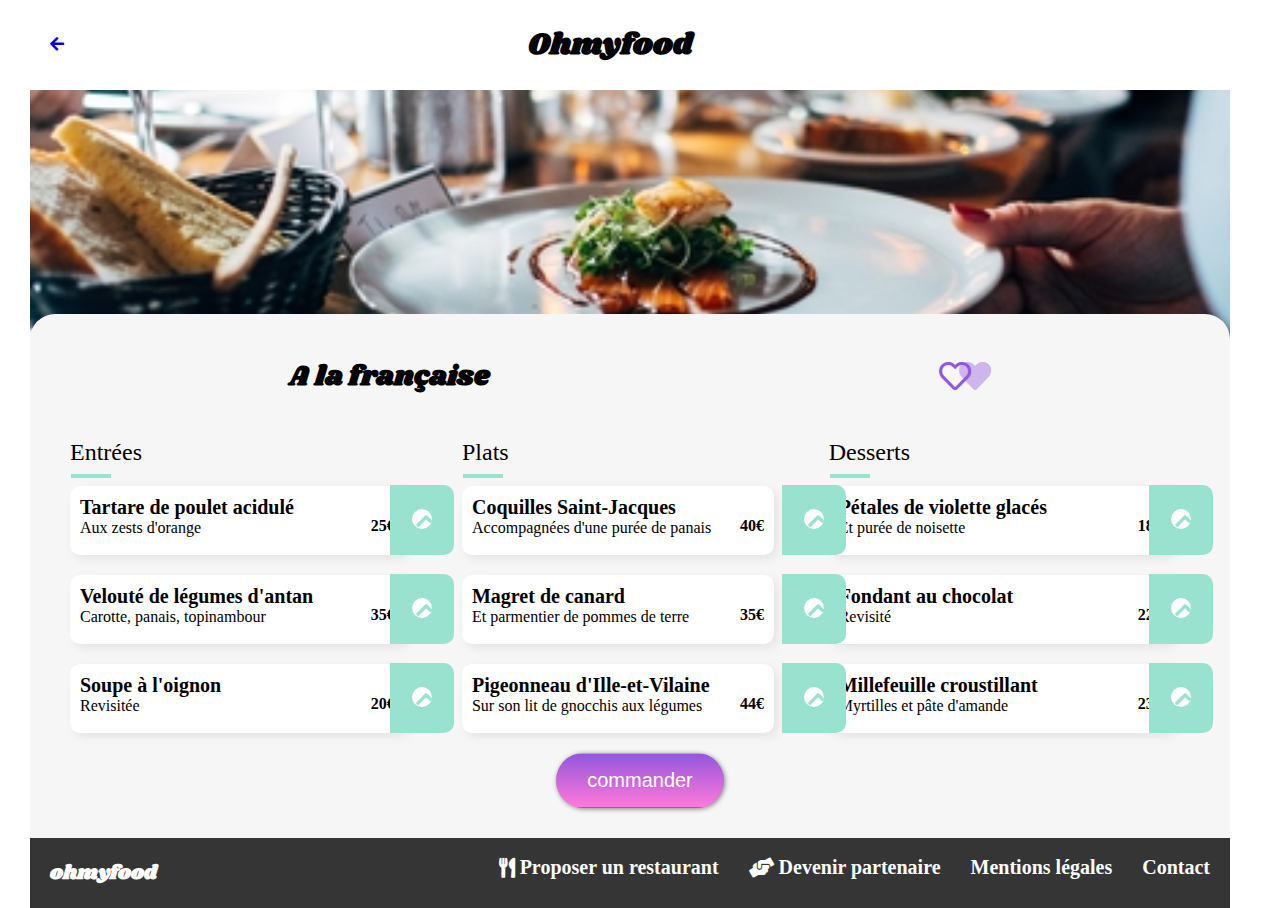
==== commit fe38f9c7: "position des like page d'accueil" ====
--- a/pages_menus/a-la-française.html
+++ b/pages_menus/a-la-française.html
@@ -27,8 +27,6 @@
 </head>
 
 <body>
-    <!-- Loading spinner -->
-
     <!--HEADER DE NAVIGATION-->
     <header class="header">
         <div>
@@ -38,20 +36,16 @@
         </div>
         <h1 class="header__logo">Ohmyfood</h1>
     </header>
-    <div>
-        <!--BANNIERE PHOTO-->
+    <div><!--BANNIERE PHOTO-->
         <img class="header__img" src="../src/images/restaurants/jay-wennington-N_Y88TWmGwA-unsplash_small.jpg"
             alt="Restaurant A la française">
     </div>
 
     <main>
         <header class="header__menu">
-            <!--Titre du restaurant-->
-            <h1 class="header__menu__titre">A la française</h1>
-            
+            <h1 class="header__menu__titre">A la française</h1><!--Titre du restaurant-->
             <div><i class="far fa-heart btn__heart"></i></div>
             <div><i class="fas fa-heart btn__like"></i></div>
-        
         </header>
 
         <div class="menus-desk">
@@ -176,10 +170,9 @@
 
         </div>
 
-
-        <div class="call-action">
+        <section class="call-action">
             <button class="btn__submit" type="submit">commander</button>
-        </div>
+        </section>
 
     </main>
 
@@ -189,7 +182,7 @@
             <h4 class="footer__h4"><i class="fas fa-utensils footer__icon"></i> Proposer un restaurant</h4>
             <h4 class="footer__h4"><i class="fas fa-hands-helping footer__icon"></i> Devenir partenaire</h4>
             <h4 class="footer__h4">Mentions légales</h4>
-            <h4 class="footer__h4"><a class="footer__link--white" href="Contact@gmail.com">Contact</a></h4>
+            <h4 class="footer__h4"><a class="footer__link--white" href="mailto:contact@gmail.com">Contact</a></h4>
         </div>
     </footer>
 
--- a/styles/style_menus.css
+++ b/styles/style_menus.css
@@ -3,6 +3,91 @@
   font-family: "Roboto", sans-serif, "Shrikhand", cursive;
   src: url("https://fonts.googleapis.com/css2?family=Roboto:wght@500&family=Shrikhand&display=swap");
 }
+/**, ::before, ::after {
+  box-sizing: border-box;
+  margin: 0;
+
+  display: block;
+}
+
+/*GENERALITE*/
+* {
+  box-sizing: border-box;
+}
+
+body {
+  display: block;
+  margin: 0;
+}
+
+/* Mixins */
+/* VARIABLES */
+/*ANIMATIONS*/
+/*ANIMATION APPARITION BY SCALE*/
+@keyframes apparition {
+  0% {
+    transform: scale(0.1);
+  }
+  100% {
+    transform: scale(1);
+  }
+}
+.apparition {
+  animation-name: apparition;
+  animation-duration: 0.4s;
+  animation-timing-function: ease;
+  animation-delay: 0;
+  animation-iteration-count: 1;
+  animation-direction: normal;
+  animation-fill-mode: none;
+  animation-play-state: running;
+}
+
+/*ANIMATION ZOOMER EN GRAND*/
+.zoombig {
+  opacity: 0.8;
+  cursor: pointer;
+  transition: 0.3s;
+  box-shadow: 0px 0px 10px 0px rgba(0, 0, 0, 0.6);
+  animation-name: zoombig;
+  animation-duration: 0.4s;
+  animation-timing-function: ease;
+  animation-delay: 0s;
+  animation-iteration-count: 1;
+  animation-direction: normal;
+  animation-fill-mode: none;
+  animation-play-state: running;
+}
+
+@keyframes zoombig {
+  0% {
+    transform: scale(1);
+  }
+  100% {
+    transform: scale(1.2);
+  }
+}
+/*ANIMATION ZOOMER*/
+@keyframes zoomer {
+  0% {
+    transform: scale(1);
+  }
+  100% {
+    transform: scale(1.05);
+  }
+}
+.zoomer {
+  animation-name: zoomer;
+  animation-duration: 0.4s;
+  animation-timing-function: ease;
+  animation-delay: 0s;
+  animation-iteration-count: 1;
+  animation-direction: normal;
+  animation-fill-mode: none;
+  animation-play-state: running;
+}
+
+/*animation: slide-left 2s  cubic-bezier(0.250, 0.460, 0.450, 0.940)  backwards;*/
 /*MOBILE-FIRST : structure la + simple, qui comporte le - de règles*/
 /*BODY*/
 * {
@@ -65,13 +150,16 @@
 /*pour la confirmation du menu*/
 @keyframes slide-check {
   0% {
-    transform: translateX(310px) translateY(-70px);
+    transform: translateX(310px) translateY(0px);
+    opacity: 0;
   }
   100% {
     transform: translateX(245px) translateY(-70px);
+    opacity: 1;
   }
   0% {
     transform: translateX(310px) translateY(-70px);
+    opacity: 0;
   }
 }
 /*ANIMATION ZOOMER EN GRAND*/
@@ -157,7 +245,6 @@
   cursor: pointer;
 }
 .btn__like:hover {
-  color: #9356DC;
   opacity: 0.7;
   animation: likin 1s ease 0s normal both;
 }
@@ -195,8 +282,6 @@
   white-space: nowrap;
   text-overflow: ellipsis;
   overflow: hidden;
-  display: flex;
-  flex-direction: column;
 }
 .menu__item__title {
   font-weight: bold;
@@ -213,10 +298,11 @@
   margin-block-start: 0;
   margin-block-end: 0;
   padding-top: 0px;
+}
+.menu__item__description:hover {
   white-space: nowrap;
   text-overflow: ellipsis;
   overflow: hidden;
-  overflow-x: hidden;
 }
 .menu__item__price {
   font-weight: bold;
@@ -224,6 +310,7 @@
   flex-direction: row;
   justify-content: flex-end;
   transform: translate(0px, -20px);
+  margin-left: 20px;
 }
 .menu__item__price:hover {
   margin-right: 60px;
@@ -258,7 +345,7 @@
   height: 20px;
   border-radius: 20px;
   transform: rotate(180deg);
-  margin: 20px 20px;
+  margin: 22px 20px;
 }
 .btn__check:hover {
   transform: rotate(0deg);
@@ -300,31 +387,6 @@
   animation-timing-function: cubic-bezier(0.25, 0.46, 0.45, 0.94);
   animation-delay: 0;
   animation-fill-mode: both;
-}
-
-/* A supp*/
-.delay-5 {
-  animation-delay: 0.5s;
-}
-
-.delay-6 {
-  animation-delay: 0.6s;
-}
-
-.delay-7 {
-  animation-delay: 0.7s;
-}
-
-.delay-8 {
-  animation-delay: 0.8s;
-}
-
-.delay-9 {
-  animation-delay: 0.9s;
-}
-
-.delay-10 {
-  animation-delay: 10s;
 }
 
 /*CALL TO ACTION*/
@@ -890,6 +952,100 @@
     transition: color 0.2s;
   }
 
+  /* sous-section de chaque section sub-menu. Apparition by slide-down*/
+  .menu__item {
+    width: 90%;
+    height: fit-content;
+    align-items: center;
+    background-color: white;
+    padding: 0 10px;
+    margin-bottom: 20px;
+    box-shadow: 4px 4px 8px #e5e5e5;
+    border-radius: 10px;
+    cursor: pointer;
+    margin-right: 20px;
+  }
+  .menu__item__head {
+    white-space: nowrap;
+    text-overflow: ellipsis;
+    overflow: hidden;
+    display: flex;
+    flex-direction: column;
+  }
+  .menu__item__title {
+    font-weight: bold;
+    font-size: 20px;
+    margin-block-end: 0;
+    margin-block-start: 0;
+    padding-top: 10px;
+    white-space: nowrap;
+    text-overflow: ellipsis;
+    overflow: hidden;
+  }
+  .menu__item__description {
+    font-size: 16px;
+    margin-block-start: 0;
+    margin-block-end: 0;
+    padding-top: 0px;
+  }
+  .menu__item__description:hover {
+    white-space: nowrap;
+    text-overflow: ellipsis;
+    overflow: hidden;
+  }
+  .menu__item__price {
+    font-weight: bold;
+    display: flex;
+    flex-direction: row;
+    justify-content: flex-end;
+    transform: translate(0px, -20px);
+    margin-left: 30px;
+  }
+  .menu__item__price:hover {
+    margin-right: 80px;
+    transition: margin-right 0.1s;
+  }
+  .menu__item__check {
+    background-color: #99E2D0;
+    display: flex;
+    justify-content: center;
+    align-items: center;
+    position: absolute;
+    transform: translate(310px, -70px);
+    border: solid 2px #99E2D0;
+    border-bottom: solid 4px #99E2D0;
+    border-radius: 0 10px 10px 0;
+    margin-left: 0px;
+  }
+  .menu__item:hover .menu__item__check {
+    animation-name: slide-check;
+    animation-duration: 0.3s;
+    animation-delay: 0;
+    animation-timing-function: ease-out;
+    animation-fill-mode: both;
+    transform: rotate(0deg);
+  }
+
+  .btn__check {
+    display: flex;
+    justify-content: center;
+    align-items: center;
+    background-color: white;
+    width: 20px;
+    height: 20px;
+    border-radius: 20px;
+    transform: rotate(180deg);
+    margin: 22px 20px;
+  }
+  .btn__check:hover {
+    transform: rotate(0deg);
+    transition-duration: 0.3s;
+  }
+
+  .icon__check {
+    color: #99E2D0;
+  }
+
   /*SECTION CALL TO ACTION*/
   .call-action {
     width: 100%;
